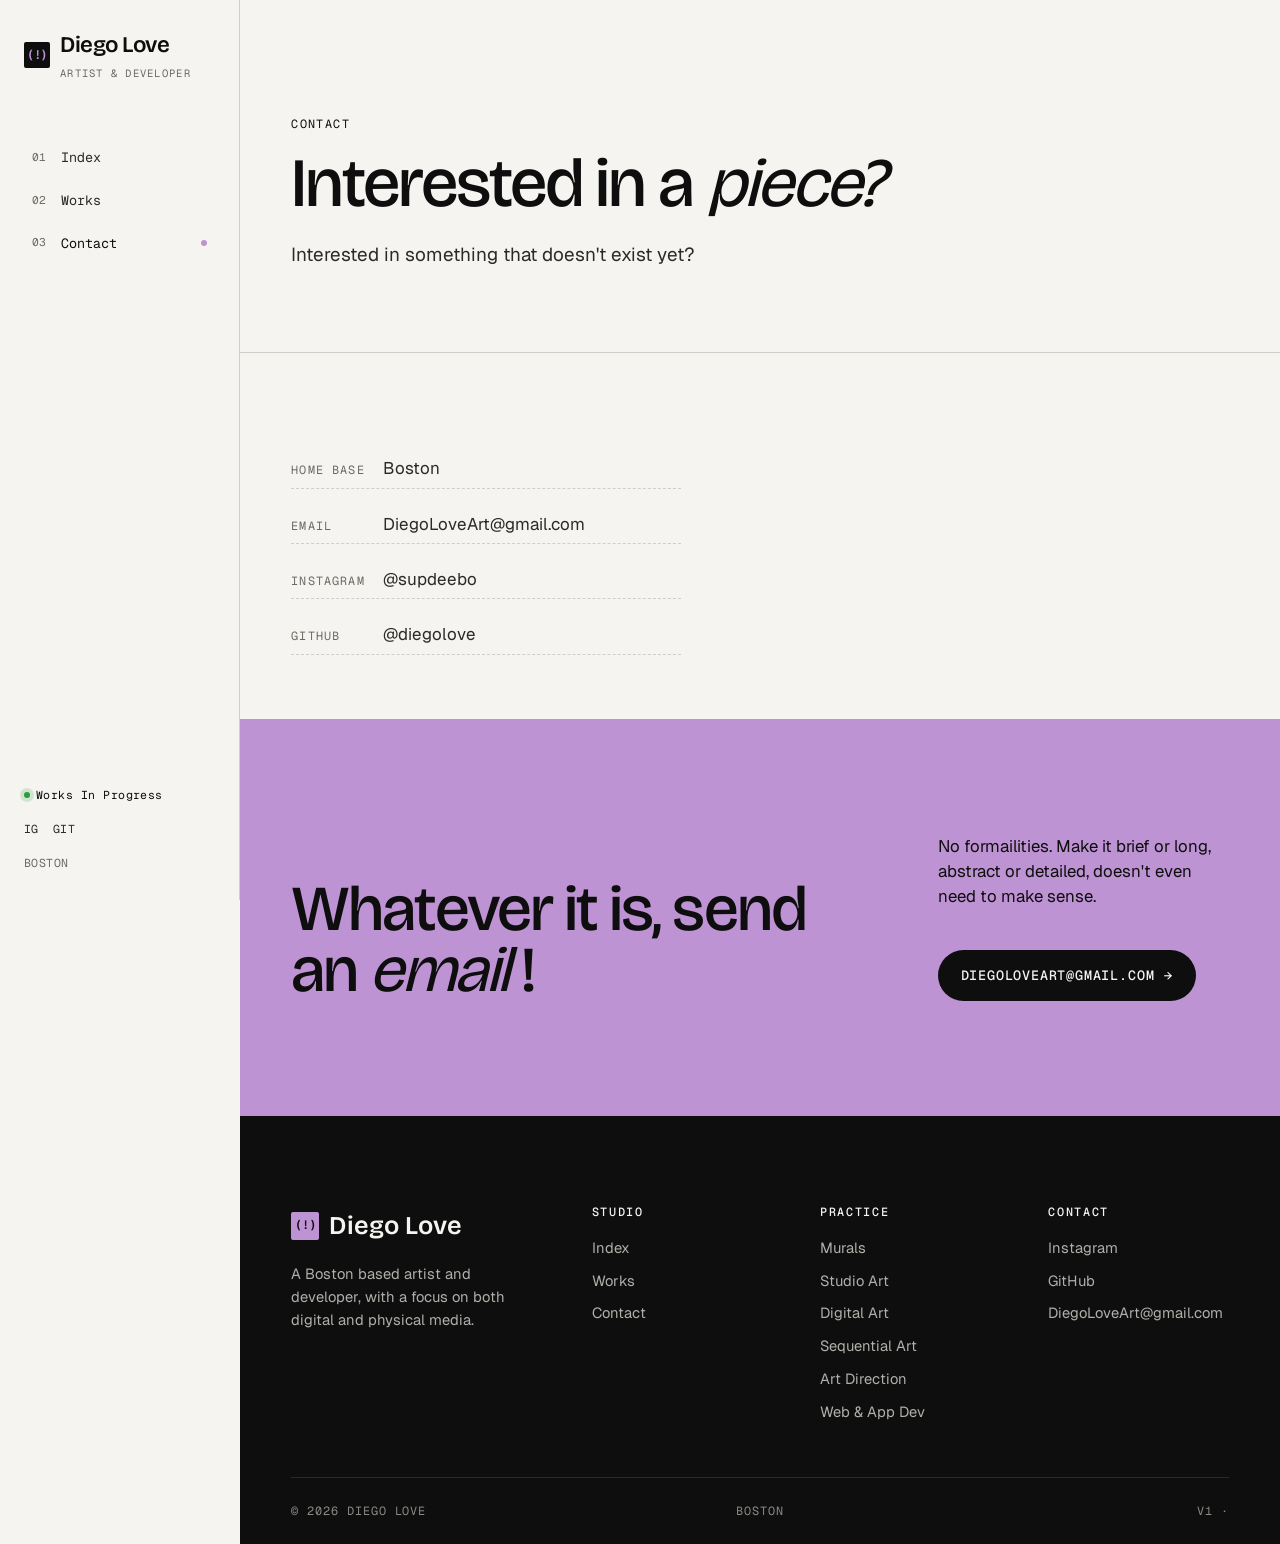
==== contact/index.html @ c1dfc348 "Testing changing all pages to use folders." ====
<!doctype html>
<html lang="en">
<head>
  <meta charset="utf-8" />
  <meta name="viewport" content="width=device-width,initial-scale=1" />
  <meta name="theme-color" content="#0e0e0e" />
  <title>Diego Love</title>
  <meta name="description" content="Diego Love is a Boston based artist and developer, with a focus on on both digital and physical media." />
  <link rel="preconnect" href="https://fonts.googleapis.com" />
  <link rel="preconnect" href="https://fonts.gstatic.com" crossorigin />
  <link rel="stylesheet" href="https://fonts.googleapis.com/css2?family=Bricolage+Grotesque:opsz,wght@12..96,300;12..96,400;12..96,500;12..96,600&family=Geist:wght@400;500;600&family=Geist+Mono:wght@400;500&display=swap" />
  <link rel="stylesheet" href="../assets/css/styles.css" />
</head>
<body>
  <div class="topbar">
    <a class="brand" href="../"><span class="rail-brand-mark">(!)</span>Diego Love</a>
    <button class="menu-toggle" aria-label="Open menu" aria-expanded="false">Menu</button>
  </div>
  <nav class="mobile-nav" aria-label="Mobile">
    <button class="mobile-close" aria-label="Close menu">Close ✕</button>
    <a href="../">Index</a>
    <a href="../works">Works</a>
    <a href="./">Contact</a>
  </nav>

  <div class="shell">
    <aside class="rail" aria-label="Primary">
      <a class="rail-brand" href="../">
        <span class="rail-brand-mark">(!)</span>
        <span>Diego Love<span class="rail-brand-sub">Artist & Developer</span></span>
      </a>
      <nav class="rail-nav" aria-label="Sections">
        <a href="../">Index</a>
        <a href="../works">Works</a>
        <!-- <a href="services.html">Services</a>
        <a href="about.html">Studio</a> -->
        <a href="./" class="active">Contact</a>
      </nav>
      <div class="rail-foot">
        <!-- <div class="meta-row"><span>Spring '26</span><span>Issue 14</span></div> -->
        <div class="meta-row"><span class="rail-status">Works In Progress</span></div>
        <div class="rail-socials">
          <a href="https://www.instagram.com/supdeebo" aria-label="Instagram" target="_blank">IG</a>
          <a href="https://github.com/diegolove" aria-label="GitHub" target="_blank">GIT</a>
          <!--<a href="#" aria-label="LinkedIn">LI</a>-->
        </div>
        <div class="meta-row"><span>BOSTON</span></div>
      </div>
    </aside>

    <div class="content">
      <main>
        <section class="page-hero">
          <p class="crumb"><!--Index → --><span style="color:var(--ink)">Contact</span></p>
          <h1>Interested in a<em class="italic-display"> piece?</em></h1>
          <p class="lede">Interested in something that doesn't exist yet?</p>
        </section>

        <section class="contact-grid" aria-label="Contact details">
          <aside class="contact-info">
            <!--
            <h3>Home Base: BOSTON</h3>
            <div class="office">
              <p class="city">Boston</p>
              <address>
                164 Wythe Avenue, Floor 3<br/>
                Brooklyn, NY 11211<br/>
                United States
              </address>
            </div>
            <div class="office">
              <p class="city">Mexico City</p>
              <address>
                Calle Colima 264, Roma Norte<br/>
                Cuauhtémoc, 06700<br/>
                Ciudad de México
              </address>
            </div>-->

            <div class="channels">
              <a>
                <span class="lab">Home Base</span>
                <span>Boston</span>
              </a>
              <a href="mailto:diegoloveart@gmail.com">
                <span class="lab">Email</span>
                <span>DiegoLoveArt@gmail.com</span>
              </a>
              <a href="https://www.instagram.com/supdeebo" target="_blank">
                <span class="lab">Instagram</span>
                <span>@supdeebo</span>
              </a>
              <a href="https://github.com/diegolove" target="_blank">
                <span class="lab">GitHub</span>
                <span>@diegolove</span>
              </a>
            </div>
          </aside>
          
          <!--<form class="contact-form" aria-label="Project enquiry form" novalidate>
            <h3 style="font-size:1.4rem; margin-bottom:6px;">Project enquiry</h3>
            <p style="font-family:var(--mono); font-size:0.74rem; letter-spacing:0.1em; text-transform:uppercase; color:var(--ink-dim); margin: 0 0 14px;">All fields except message are required</p>
            <div class="row">
              <label>Your name
                <input type="text" name="name" autocomplete="name" required />
              </label>
              <label>Email address
                <input type="email" name="email" autocomplete="email" required />
              </label>
            </div>
            <div class="row">
              <label>Company / organisation
                <input type="text" name="company" autocomplete="organization" required />
              </label>
              <label>Your role
                <input type="text" name="role" required />
              </label>
            </div>
            <div class="row">
              <label>Project type
                <select name="project_type" required>
                  <option value="">Select…</option>
                  <option>Brand identity</option>
                  <option>Web design &amp; build</option>
                  <option>Product / app design</option>
                  <option>Art direction / campaign</option>
                  <option>Motion &amp; film</option>
                  <option>Editorial / print</option>
                  <option>Strategy retainer</option>
                  <option>Not sure yet</option>
                </select>
              </label>
              <label>Estimated budget
                <select name="budget" required>
                  <option value="">Select…</option>
                  <option>Under $50,000</option>
                  <option>$50,000 — $100,000</option>
                  <option>$100,000 — $250,000</option>
                  <option>$250,000 — $500,000</option>
                  <option>$500,000+</option>
                  <option>Not yet decided</option>
                </select>
              </label>
            </div>
            <div class="row">
              <label>Ideal start
                <select name="start" required>
                  <option value="">Select…</option>
                  <option>This quarter</option>
                  <option>Next quarter</option>
                  <option>Later this year</option>
                  <option>Flexible</option>
                </select>
              </label>
              <label>How did you find us?
                <input type="text" name="referral" />
              </label>
            </div>
            <label>A bit about the project
              <textarea name="message" placeholder="What you're working on, what success looks like, what made you reach out — long is fine."></textarea>
            </label>
            <div class="submit-row">
              <p class="small">We'll only ever use this to reply to you.</p>
              <button type="submit" class="btn btn-ink">Send enquiry <span class="arrow">→</span></button>
            </div>
          </form>-->
        </section>

        <!--<section class="cta-band">
          <div class="inner">
            <h2>Send an <em>email!</em></h2>
            <div class="right">
              <p>No formailities. Make it brief or long, abstract or detailed, doesn't even need to make sense.</p>
              <a class="btn btn-ink" href="mailto:diegoloveart@gmail.com" style="margin-top: 24px;">DiegoLoveArt@gmail.com <span class="arrow">→</span></a>
            </div>
          </div>
        </section>-->
        <section class="cta-band" aria-labelledby="cta-head">
          <div class="inner">
            <h2 id="cta-head">Whatever it is, send an <em>email </em>!</h2>
            <div class="right">
              <p>No formailities. Make it brief or long, abstract or detailed, doesn't even need to make sense.</p>
              <a class="btn btn-ink" href="mailto:diegoloveart@gmail.com" style="margin-top: 24px;">DiegoLoveArt@gmail.com <span class="arrow">→</span></a>
              <!-- <div class="meta">
                <span>DiegoLoveArt@gmail.com</span>
                <span>+1 (212) 555-0144</span>
              </div> -->
            </div>
          </div>
        </section>
      </main>

      <footer class="site-footer" aria-labelledby="footer-head">
        <h2 id="footer-head" class="visually-hidden" style="position:absolute;left:-9999px">Site footer</h2>
        <div class="top">
          <div class="brand-block">
            <span class="mark"><span class="badge">(!)</span> Diego Love</span>
            <p style="color:#b0afaa;margin:0;line-height:1.55;">A Boston based artist and developer, with a focus on both digital and physical media.</p>
          </div>
          <div class="col">
            <h4>Studio</h4>
            <a href="../">Index</a>
            <a href="../works">Works</a>
            <a href="./">Contact</a>
          </div>
          <div class="col">
            <h4>Practice</h4>
            <a href="../#Murals">Murals</a>
            <a href="../#StudioArt">Studio Art</a>
            <a href="../#DigitalArt">Digital Art</a>
            <a href="../#SequentialArt">Sequential Art</a>
            <a href="../#ArtDirection">Art Direction</a>
            <a href="../#WebAppDev">Web &amp; App Dev</a>
          </div>
          <div class="col">
            <h4>Contact</h4>
            <a href="https://www.instagram.com/supdeebo" target="_blank">Instagram</a>
            <a href="https://github.com/diegolove" target="_blank">GitHub</a>
            <a href="mailto:diegoloveart@gmail.com">DiegoLoveArt@gmail.com</a>
          </div>
        </div>
        <div class="bottom">
          <span>© <span data-year>2026</span> Diego Love</span>
          <span class="center">BOSTON</span>
          <span class="right">V1 · </span>
        </div>
      </footer>
    </div>
  </div>

  <script src="../assets/js/main.js"></script>
</body>
</html>
---- assets/css/styles.css ----
/* =========================================================
   Axioma — creative agency template
   Editorial swiss agency, monochrome + electric periwinkle accent.
   Composition J: left-pinned logo/nav + right scroll panels.
   Bricolage Grotesque (display) + Geist (body), tokenized vanilla CSS.
   ========================================================= */

:root {
  /* palette — monochrome paper with one electric accent */
  --paper: #f5f4f0;
  --paper-soft: #ecebe6;
  --paper-deep: #e0dfd8;
  --ink: #0e0e0e;
  --ink-soft: #2a2a28;
  --ink-dim: #6b6b66;
  --ink-line: #cfcec7;
  --line-soft: #e3e2dc;
  --periwinkle: #BE93D4;
  --mauve: #7A4988;
  --surface-dark: #0e0e0e;
  --surface-dark-2: #1a1a17;
  --paper-on-dark: #f5f4f0;
  --warn: #c64926;

  /* radii — small, agency feel */
  --radius-sm: 2px;
  --radius: 6px;
  --radius-pill: 999px;

  /* easings */
  --ease: cubic-bezier(0.2, 0.8, 0.2, 1);
  --ease-out: cubic-bezier(0.16, 1, 0.3, 1);

  /* layout */
  --rail: 240px;
  --rail-narrow: 64px;
  --pad-x: clamp(20px, 4vw, 56px);
  --pad-section: clamp(80px, 9vw, 160px);
  --container-narrow: 980px;

  /* fonts */
  --display: 'Bricolage Grotesque', 'Inter', system-ui, sans-serif;
  --sans: 'Geist', -apple-system, BlinkMacSystemFont, 'Inter', sans-serif;
  --mono: 'Geist Mono', ui-monospace, SFMono-Regular, monospace;

  /* type scale — big editorial */
  --size-hero: clamp(3rem, 1rem + 7vw, 8rem);
  --size-display: clamp(2.4rem, 1.4rem + 4.6vw, 5.6rem);
  --size-h1: clamp(2rem, 1.3rem + 2.8vw, 3.6rem);
  --size-h2: clamp(1.6rem, 1.2rem + 1.8vw, 2.6rem);
  --size-h3: clamp(1.2rem, 1rem + 0.5vw, 1.4rem);
  --size-body: clamp(1rem, 0.95rem + 0.2vw, 1.06rem);
  --size-small: 0.85rem;
  --size-eyebrow: 0.78rem;
}

*,*::before,*::after { box-sizing: border-box; }
html { scroll-behavior: smooth; }
@media (prefers-reduced-motion: reduce) {
  html { scroll-behavior: auto; }
  *, *::before, *::after { animation-duration: 0.01ms !important; transition-duration: 0.01ms !important; }
}

body {
  margin: 0;
  font-family: var(--sans);
  font-size: var(--size-body);
  line-height: 1.55;
  color: var(--ink-soft);
  background: var(--paper);
  -webkit-font-smoothing: antialiased;
  text-rendering: optimizeLegibility;
  overflow-x: hidden;
}

img { display: block; max-width: 100%; height: auto; }
a { color: inherit; text-decoration: none; transition: color 0.2s var(--ease), opacity 0.2s var(--ease); }

h1, h2, h3, h4 {
  font-family: var(--display);
  font-weight: 500;
  color: var(--ink);
  letter-spacing: -0.025em;
  line-height: 1.02;
  margin: 0;
  font-feature-settings: "ss01" on;
}
h1 { font-size: var(--size-h1); }
h2 { font-size: var(--size-h2); }
h3 { font-size: var(--size-h3); line-height: 1.2; letter-spacing: -0.01em; }
p { margin: 0 0 1em; }
::selection { background: var(--periwinkle); color: var(--ink); }

.eyebrow {
  font-family: var(--mono), var(--sans);
  font-size: var(--size-eyebrow);
  letter-spacing: 0.14em;
  text-transform: uppercase;
  color: var(--ink-dim);
  font-weight: 500;
}
.eyebrow .dot { display: inline-block; width: 6px; height: 6px; border-radius: 50%; background: var(--periwinkle); margin-right: 8px; vertical-align: 2px; }

.italic { font-style: italic; font-family: 'Geist', serif; }
em.italic-display { font-family: var(--display); font-style: italic; font-weight: 400; }

/* ─── shell — left rail + right content (composition J) ─── */
.shell {
  display: grid;
  grid-template-columns: var(--rail) 1fr;
  min-height: 100vh;
  position: relative;
}

.rail {
  position: sticky; top: 0;
  height: 100vh;
  display: flex; flex-direction: column;
  padding: 28px 24px;
  border-right: 1px solid var(--ink-line);
  background: var(--paper);
  z-index: 40;
}

.rail-brand {
  display: flex; align-items: center; gap: 10px;
  font-family: var(--display);
  font-weight: 600;
  font-size: 1.4rem;
  letter-spacing: -0.02em;
  color: var(--ink);
}
.rail-brand-mark {
  width: 26px; height: 26px;
  background: var(--ink);
  color: var(--periwinkle);
  display: grid; place-items: center;
  font-family: var(--mono);
  font-size: 0.78rem;
  font-weight: 600;
  border-radius: var(--radius-sm);
}
.rail-brand-sub {
  display: block;
  font-family: var(--mono);
  font-size: 0.66rem;
  letter-spacing: 0.12em;
  text-transform: uppercase;
  color: var(--ink-dim);
  margin-top: 2px;
  font-weight: 400;
}

.rail-nav {
  margin-top: 56px;
  display: flex; flex-direction: column; gap: 2px;
  font-family: var(--mono);
  font-size: 0.84rem;
}
.rail-nav a {
  display: flex; align-items: center; gap: 14px;
  padding: 10px 8px;
  border-radius: var(--radius-sm);
  color: var(--ink-soft);
  position: relative;
}
.rail-nav a::before {
  content: counter(rail-item, decimal-leading-zero);
  font-size: 0.7rem;
  color: var(--ink-dim);
  letter-spacing: 0.04em;
}
.rail-nav { counter-reset: rail-item; }
.rail-nav a { counter-increment: rail-item; }
.rail-nav a:hover { color: var(--ink); background: var(--paper-soft); }
.rail-nav a.active { color: var(--ink); }
.rail-nav a.active::after {
  content: ""; position: absolute; right: 8px; top: 50%; transform: translateY(-50%);
  width: 6px; height: 6px; background: var(--periwinkle); border-radius: 50%;
}

.rail-foot {
  margin-top: auto;
  font-family: var(--mono);
  font-size: 0.72rem;
  color: var(--ink-dim);
  letter-spacing: 0.04em;
  display: flex; flex-direction: column; gap: 16px;
}
.rail-foot .meta-row { display: flex; justify-content: space-between; }
.rail-status { display: inline-flex; align-items: center; gap: 6px; color: var(--ink); }
.rail-status::before { content: ""; width: 6px; height: 6px; background: #2a9d3e; border-radius: 50%; box-shadow: 0 0 0 4px rgba(42,157,62,0.18); }
.rail-socials { display: flex; gap: 14px; }
.rail-socials a { color: var(--ink-soft); }
.rail-socials a:hover { color: var(--ink); }

.content { min-width: 0; }

/* ─── topbar (mobile) ─── */
.topbar {
  display: none;
  position: sticky; top: 0; z-index: 50;
  background: var(--paper);
  border-bottom: 1px solid var(--ink-line);
  padding: 14px var(--pad-x);
  align-items: center; justify-content: space-between;
}
.topbar .brand { font-family: var(--display); font-weight: 600; color: var(--ink); display: flex; align-items: center; gap: 8px; }
.menu-toggle {
  display: inline-flex; flex-direction: column; gap: 4px;
  background: var(--ink); color: var(--periwinkle);
  padding: 10px 14px; border: 0; border-radius: var(--radius-sm);
  font-family: var(--mono); font-size: 0.8rem; cursor: pointer;
}
.mobile-nav {
  display: none;
  position: fixed; top: 0; left: 0; right: 0; bottom: 0;
  background: var(--ink); color: var(--paper-on-dark);
  padding: 80px var(--pad-x) 32px;
  z-index: 60;
  flex-direction: column; gap: 4px;
  font-family: var(--display); font-size: 2rem;
}
.mobile-nav.open { display: flex; }
.mobile-nav a { padding: 14px 0; border-bottom: 1px solid #2a2a28; }
.mobile-nav a:hover { color: var(--periwinkle); }
.mobile-close {
  position: absolute; top: 18px; right: 18px;
  background: transparent; color: var(--paper-on-dark); border: 0;
  font-family: var(--mono); font-size: 0.85rem; cursor: pointer;
}

/* ─── buttons ─── */
.btn {
  display: inline-flex; align-items: center; gap: 10px;
  padding: 14px 22px;
  font-family: var(--mono);
  font-size: 0.84rem;
  font-weight: 500;
  letter-spacing: 0.06em;
  text-transform: uppercase;
  border-radius: var(--radius-pill);
  border: 1px solid transparent;
  cursor: pointer;
  transition: transform 0.2s var(--ease), background 0.2s var(--ease), color 0.2s var(--ease);
  white-space: nowrap;
}
.btn .arrow { transition: transform 0.25s var(--ease); }
.btn:hover .arrow { transform: translateX(4px); }
.btn-ink { background: var(--ink); color: var(--paper); }
.btn-ink:hover { background: var(--periwinkle); color: var(--ink); }
.btn-periwinkle { background: var(--periwinkle); color: var(--ink); }
.btn-periwinkle:hover { background: var(--ink); color: var(--periwinkle); }
.btn-ghost { background: transparent; color: var(--ink); border-color: var(--ink); }
.btn-ghost:hover { background: var(--ink); color: var(--paper); }
.btn-ghost-light { background: transparent; color: var(--paper-on-dark); border-color: var(--paper-on-dark); }
.btn-ghost-light:hover { background: var(--periwinkle); color: var(--ink); border-color: var(--periwinkle); }

/* ─── sections ─── */
section { padding: var(--pad-section) var(--pad-x); position: relative; }
.section-narrow { max-width: var(--container-narrow); margin: 0 auto; }

.section-head { margin-bottom: 64px; max-width: 880px; }
.section-head .eyebrow { display: inline-block; margin-bottom: 24px; }
.section-head h2 { margin-bottom: 18px; }
.section-head .lede { color: var(--ink-soft); font-size: 1.15rem; max-width: 60ch; line-height: 1.5; }

.divider {
  border-top: 1px solid var(--ink-line);
  display: grid; grid-template-columns: auto 1fr;
  font-family: var(--mono); font-size: 0.72rem;
  letter-spacing: 0.12em; text-transform: uppercase;
  color: var(--ink-dim);
  padding: 14px 0;
  align-items: center; gap: 16px;
}

/* ─── HERO ─── */
.hero {
  min-height: calc(100vh - 0px);
  padding: clamp(60px, 10vw, 140px) var(--pad-x) clamp(40px, 6vw, 80px);
  display: grid;
  grid-template-rows: auto 1fr auto;
  position: relative;
}
.hero-meta {
  display: grid; grid-template-columns: 1fr auto auto auto;
  gap: 32px;
  font-family: var(--mono); font-size: 0.74rem;
  letter-spacing: 0.1em; text-transform: uppercase;
  color: var(--ink-dim);
  border-bottom: 1px solid var(--ink-line);
  padding-bottom: 18px;
  margin-bottom: clamp(50px, 7vw, 100px);
}
.hero-meta .periwinkle-tag { background: var(--periwinkle); color: var(--ink); padding: 4px 10px; border-radius: var(--radius-pill); letter-spacing: 0.08em; }

.hero-headline {
  font-size: var(--size-hero);
  line-height: 0.94;
  font-weight: 500;
  letter-spacing: -0.035em;
  color: var(--ink);
  margin: 0;
  max-width: 14ch;
}
.hero-headline .strike {
  position: relative; display: inline-block;
}
.hero-headline .strike::after {
  content: ""; position: absolute; left: 0; right: 0; top: 50%;
  border-top: 6px solid var(--periwinkle);
  transform: rotate(-2deg);
}
.hero-headline .periwinkle-block {
  background: var(--periwinkle);
  padding: 0 0.16em;
  display: inline-block;
}
.hero-bottom {
  margin-top: clamp(40px, 6vw, 80px);
  display: grid; grid-template-columns: 1fr 1fr; gap: 64px;
  align-items: end;
}
.hero-pitch { max-width: 36ch; font-size: 1.18rem; color: var(--ink-soft); line-height: 1.5; }
.hero-actions { display: flex; gap: 14px; flex-wrap: wrap; justify-content: flex-end; }

/* large arrow indicator */
.hero-marquee {
  margin-top: 80px;
  border-top: 1px solid var(--ink-line);
  padding: 18px 0 0;
  font-family: var(--display);
  font-size: clamp(1.4rem, 2.4vw, 2rem);
  letter-spacing: -0.02em;
  color: var(--ink);
  display: flex; gap: 36px;
  white-space: nowrap;
  overflow: hidden;
}
.hero-marquee .marquee-track {
  display: flex; gap: 36px;
  animation: marq 32s linear infinite;
}
.hero-marquee .marquee-track span { display: inline-flex; align-items: center; gap: 36px; }
.hero-marquee .marquee-track span::after {
  content: "✦"; color: var(--periwinkle); font-size: 0.7em; vertical-align: 0.2em;
}
@keyframes marq { from { transform: translateX(0); } to { transform: translateX(-50%); } }

/* ─── featured work strip (3-up cards, asymmetric) ─── */
.work-strip { display: grid; grid-template-columns: 1.3fr 1fr 1fr; gap: 28px; }
.work-card {
  border: 1px solid var(--ink-line);
  background: var(--paper);
  border-radius: var(--radius);
  overflow: hidden;
  display: flex; flex-direction: column;
  transition: transform 0.3s var(--ease), border-color 0.3s var(--ease);
}
.work-card:hover { transform: translateY(-4px); border-color: var(--ink); }
.work-card .img-wrap {
  aspect-ratio: 4/3; background: var(--paper-soft); overflow: hidden; position: relative;
}
.work-card.lg .img-wrap { aspect-ratio: 5/6.2; }
.work-card.lg .img-wrap img.large-focus { object-position: 50% 70%; }
.work-card .img-wrap img { width: 100%; height: 100%; object-fit: cover; transition: transform 0.6s var(--ease); }
.work-card .img-wrap img.tall-focus { object-position: 50% 18%; }
.work-card:hover .img-wrap img { transform: scale(1.04); }
.work-card .body { padding: 22px; display: flex; flex-direction: column; gap: 10px; flex: 1; }
.work-card .body .meta {
  display: flex; gap: 10px; font-family: var(--mono); font-size: 0.74rem;
  text-transform: uppercase; letter-spacing: 0.1em; color: var(--ink-dim);
}
.work-card .body h3 { font-size: 1.45rem; line-height: 1.1; }
.work-card .body .arrow-link {
  margin-top: auto;
  font-family: var(--mono); font-size: 0.78rem; letter-spacing: 0.1em; text-transform: uppercase;
  color: var(--ink); display: inline-flex; align-items: center; gap: 8px;
}
.work-card .body .arrow-link:hover { color: var(--mauve); font-weight: 600; }

/* ─── services list (numbered, NOT card grid) ─── */
.services-list { border-top: 1px solid var(--ink); }
.services-list .row {
  display: grid; grid-template-columns: 80px 1fr 1.4fr auto;
  gap: 32px;
  padding: 36px 0;
  align-items: start;
  border-bottom: 1px solid var(--ink-line);
  position: relative;
  transition: padding 0.3s var(--ease), background 0.3s var(--ease);
}
.services-list .row:hover { background: var(--paper-soft); padding-left: 16px; padding-right: 16px; }
.services-list .row .num {
  font-family: var(--mono); color: var(--ink-dim);
  font-size: 0.84rem; letter-spacing: 0.06em;
}
.services-list .row h3 {
  font-family: var(--display); font-weight: 500;
  font-size: clamp(1.4rem, 2vw, 2rem);
  line-height: 1.05;
  letter-spacing: -0.02em;
}
.services-list .row p { color: var(--ink-soft); margin: 0; max-width: 50ch; }
.services-list .row .arrow {
  font-size: 1.4rem; color: var(--ink); transition: transform 0.3s var(--ease), color 0.3s var(--ease);
}
.services-list .row:hover .arrow { transform: rotate(-45deg); color: var(--periwinkle); }

/* ─── client logos marquee ─── */
.clients-marquee {
  background: var(--paper-soft);
  border-top: 1px solid var(--ink-line);
  border-bottom: 1px solid var(--ink-line);
  padding: 30px 0;
  overflow: hidden;
  white-space: nowrap;
}
.clients-marquee .track {
  display: inline-flex; gap: 80px;
  animation: marq 38s linear infinite;
  font-family: var(--display); font-weight: 500;
  font-size: clamp(1.5rem, 2.2vw, 2.4rem);
  color: var(--ink-dim);
}
.clients-marquee .track:hover { animation-play-state: paused; }
.clients-marquee .track span { display: inline-flex; align-items: center; gap: 80px; }
.clients-marquee .track span::after { content: "·"; color: var(--ink-line); }

/* ─── manifesto / philosophy ─── */
.manifesto {
  background: var(--ink);
  color: var(--paper-on-dark);
  padding: clamp(80px, 9vw, 140px) var(--pad-x);
}
.manifesto .grid {
  display: grid; grid-template-columns: 1fr 2fr; gap: 80px;
  align-items: start;
}
.manifesto .label { font-family: var(--mono); font-size: 0.78rem; letter-spacing: 0.14em; text-transform: uppercase; color: var(--periwinkle); }
.manifesto h2 {
  font-size: clamp(2rem, 3.4vw, 3.4rem);
  line-height: 1.06;
  font-weight: 400;
  color: var(--paper-on-dark);
  letter-spacing: -0.02em;
  max-width: 22ch;
}
.manifesto h2 .periwinkle-text { color: var(--periwinkle); font-style: italic; font-family: var(--display); }
.manifesto p { color: #c8c7c2; font-size: 1.1rem; max-width: 56ch; }
.manifesto .signature {
  margin-top: 48px; padding-top: 24px; border-top: 1px solid #2a2a27;
  display: grid; grid-template-columns: auto 1fr auto; gap: 24px; align-items: center;
  font-family: var(--mono); font-size: 0.8rem; letter-spacing: 0.08em; text-transform: uppercase;
  color: #8b8a85;
}

/* ─── closing CTA ─── */
.cta-band {
  padding: clamp(80px, 9vw, 140px) var(--pad-x);
  background: var(--periwinkle);
  color: var(--ink);
  position: relative;
  overflow: hidden;
}
.cta-band .inner { max-width: 1200px; margin: 0 auto; display: grid; grid-template-columns: 2fr 1fr; gap: 64px; align-items: end; }
.cta-band h2 {
  font-size: clamp(2.6rem, 5vw, 5.2rem);
  line-height: 0.96;
  font-weight: 500;
  letter-spacing: -0.03em;
  color: var(--ink);
  max-width: 14ch;
  margin: 0;
}
.cta-band h2 em { font-family: var(--display); font-style: italic; font-weight: 400; }
.cta-band .right p { color: var(--ink); max-width: 32ch; font-size: 1.05rem; line-height: 1.5; }
.cta-band .right .meta {
  margin-top: 22px;
  font-family: var(--mono); font-size: 0.78rem;
  letter-spacing: 0.1em; text-transform: uppercase;
  display: grid; gap: 8px;
}

/* ─── footer ─── */
.site-footer {
  background: var(--ink);
  color: #c8c7c2;
  padding: clamp(60px, 7vw, 100px) var(--pad-x) 24px;
  font-size: 0.92rem;
}
.site-footer .top {
  display: grid; grid-template-columns: 1.4fr 1fr 1fr 1fr; gap: 48px;
  border-bottom: 1px solid #2a2a27; padding-bottom: 48px;
}
.site-footer .brand-block { display: flex; flex-direction: column; gap: 18px; max-width: 36ch; }
.site-footer .brand-block .mark {
  font-family: var(--display); font-weight: 600; font-size: 1.6rem;
  color: var(--paper-on-dark); display: flex; align-items: center; gap: 10px;
}
.site-footer .brand-block .mark .badge {
  width: 28px; height: 28px; background: var(--periwinkle); color: var(--ink);
  display: grid; place-items: center; font-family: var(--mono); font-size: 0.76rem; font-weight: 600;
  border-radius: var(--radius-sm);
}
.site-footer .col h4 {
  font-family: var(--mono); font-size: 0.74rem; letter-spacing: 0.14em; text-transform: uppercase;
  color: var(--paper-on-dark); margin-bottom: 14px; font-weight: 500;
}
.site-footer .col a { display: block; padding: 5px 0; color: #b0afaa; }
.site-footer .col a:hover { color: var(--periwinkle); }
.site-footer .bottom {
  margin-top: 24px;
  display: grid; grid-template-columns: 1fr 1fr 1fr; gap: 24px; align-items: center;
  font-family: var(--mono); font-size: 0.74rem; letter-spacing: 0.08em; text-transform: uppercase;
  color: #8b8a85;
}
.site-footer .bottom .center { text-align: center; }
.site-footer .bottom .right { text-align: right; }

/* ─── work index page ─── */
.page-hero {
  padding: clamp(64px, 9vw, 130px) var(--pad-x) clamp(40px, 5vw, 80px);
  border-bottom: 1px solid var(--ink-line);
}
.page-hero .crumb { font-family: var(--mono); font-size: 0.74rem; letter-spacing: 0.12em; text-transform: uppercase; color: var(--ink-dim); margin-bottom: 16px; }
.page-hero h1 {
  font-size: clamp(2.6rem, 5.4vw, 6rem); line-height: 0.98; letter-spacing: -0.03em; max-width: 18ch;
  margin: 0 0 24px;
}
.page-hero .lede { max-width: 60ch; font-size: 1.18rem; color: var(--ink-soft); line-height: 1.5; }

.work-filters {
  display: flex; gap: 8px; flex-wrap: wrap;
  padding: 24px var(--pad-x);
  border-bottom: 1px solid var(--ink-line);
  font-family: var(--mono); font-size: 0.78rem; letter-spacing: 0.06em; text-transform: uppercase;
}
.work-filters button {
  padding: 8px 14px; border-radius: var(--radius-pill);
  border: 1px solid var(--ink-line); background: transparent; color: var(--ink-soft);
  cursor: pointer; font-family: inherit; font-size: inherit;
}
.work-filters button:hover { border-color: var(--ink); color: var(--ink); }
.work-filters button[aria-pressed="true"] { background: var(--ink); color: var(--paper); border-color: var(--ink); }

.work-grid {
  padding: 64px var(--pad-x);
  display: grid; grid-template-columns: repeat(2, 1fr); gap: 56px 32px;
}
.work-grid article {
  display: flex; flex-direction: column; gap: 16px;
}
.work-grid .img-wrap {
  aspect-ratio: 4/3; background: var(--paper-soft); overflow: hidden; border-radius: var(--radius);
}
.work-grid .img-wrap img { width: 100%; height: 100%; object-fit: cover; transition: transform 0.6s var(--ease); }
.work-grid article:hover .img-wrap img { transform: scale(1.03); }
.work-grid .meta { font-family: var(--mono); font-size: 0.74rem; letter-spacing: 0.1em; text-transform: uppercase; color: var(--ink-dim); display: flex; gap: 14px; }
.work-grid h3 { font-size: 1.7rem; line-height: 1.05; }
.work-grid p { color: var(--ink-soft); margin: 0; font-size: 0.96rem; max-width: 48ch; }

/* ─── services page ─── */
.services-detail { padding: 64px var(--pad-x) 0; }
.service-block {
  display: grid; grid-template-columns: 80px 1fr 1.4fr; gap: 32px;
  padding: 56px 0;
  border-bottom: 1px solid var(--ink-line);
  align-items: start;
}
.service-block .num { font-family: var(--mono); color: var(--ink-dim); font-size: 0.84rem; }
.service-block h3 { font-size: clamp(1.6rem, 2.4vw, 2.4rem); margin-bottom: 14px; }
.service-block .meta-tags { display: flex; flex-wrap: wrap; gap: 6px; margin-top: 18px; }
.service-block .meta-tags span {
  font-family: var(--mono); font-size: 0.72rem; letter-spacing: 0.08em; text-transform: uppercase;
  background: var(--paper-soft); color: var(--ink-soft); padding: 5px 10px; border-radius: var(--radius-pill);
}
.service-block .deliverables {
  list-style: none; padding: 0; margin: 0;
  display: grid; grid-template-columns: 1fr 1fr; gap: 8px 24px;
}
.service-block .deliverables li {
  display: flex; align-items: baseline; gap: 12px;
  font-size: 0.96rem; color: var(--ink-soft);
}
.service-block .deliverables li::before {
  content: "+"; color: var(--mauve); font-weight: 600; font-family: var(--mono); font-size: 0.85rem;
}
.service-block h4 {
  font-family: var(--mono); font-size: 0.74rem; letter-spacing: 0.14em; text-transform: uppercase;
  color: var(--ink-dim); margin: 28px 0 12px; font-weight: 500;
}

/* ─── about page ─── */
.about-story { padding: 64px var(--pad-x); }
.about-story .grid { display: grid; grid-template-columns: 1fr 1.4fr; gap: 80px; align-items: start; }
.about-story .img-wrap {
  aspect-ratio: 4/5; background: var(--paper-soft);
  border-radius: var(--radius); overflow: hidden; position: sticky; top: 32px;
}
.about-story p { font-size: 1.1rem; line-height: 1.55; color: var(--ink-soft); }
.about-story p strong { color: var(--ink); font-weight: 600; }

.team-grid {
  display: grid; grid-template-columns: repeat(4, 1fr); gap: 32px;
  padding: 64px var(--pad-x);
}
.team-card { display: flex; flex-direction: column; gap: 14px; }
.team-card .img-wrap { aspect-ratio: 4/5; background: var(--paper-soft); border-radius: var(--radius); overflow: hidden; }
.team-card h3 { font-size: 1.3rem; line-height: 1.1; }
.team-card .role { font-family: var(--mono); font-size: 0.74rem; letter-spacing: 0.1em; text-transform: uppercase; color: var(--ink-dim); }
.team-card p { font-size: 0.94rem; color: var(--ink-soft); margin-top: 8px; }

.values-list { padding: 64px var(--pad-x); border-top: 1px solid var(--ink-line); }
.values-list .grid { display: grid; grid-template-columns: repeat(3, 1fr); gap: 32px; }
.values-list .v {
  border-top: 1px solid var(--ink-line); padding-top: 24px;
  display: flex; flex-direction: column; gap: 10px;
}
.values-list .v .n { font-family: var(--mono); font-size: 0.74rem; letter-spacing: 0.1em; text-transform: uppercase; color: var(--ink-dim); }
.values-list .v h3 { font-size: 1.3rem; }
.values-list .v p { color: var(--ink-soft); font-size: 0.96rem; margin: 0; }

.awards { padding: 64px var(--pad-x); border-top: 1px solid var(--ink-line); }
.awards-list {
  display: grid; gap: 0; margin: 32px 0 0;
  font-family: var(--mono); font-size: 0.84rem;
}
.awards-list .row {
  display: grid; grid-template-columns: 80px 1fr 1.6fr auto;
  gap: 24px; padding: 18px 0; border-top: 1px solid var(--ink-line);
  align-items: center;
}
.awards-list .row .yr { color: var(--ink-dim); }
.awards-list .row .name { color: var(--ink); font-weight: 500; }
.awards-list .row .desc { color: var(--ink-soft); font-family: var(--sans); font-size: 0.94rem; }
.awards-list .row .place { color: var(--ink-dim); letter-spacing: 0.06em; text-transform: uppercase; font-size: 0.74rem; }

/* ─── contact page ─── */
.contact-grid { display: grid; grid-template-columns: 1fr 1.2fr; gap: 80px; padding: 64px var(--pad-x); }
.contact-info h3 { font-size: 1.3rem; margin-bottom: 14px; }
.contact-info .office {
  border-top: 1px solid var(--ink-line); padding: 24px 0;
}
.contact-info .office:last-child { border-bottom: 1px solid var(--ink-line); }
.contact-info .office .city { font-family: var(--mono); font-size: 0.78rem; letter-spacing: 0.1em; text-transform: uppercase; color: var(--ink-dim); margin-bottom: 6px; }
.contact-info .office address { font-style: normal; color: var(--ink-soft); line-height: 1.5; }
.contact-info .channels { margin-top: 32px; display: grid; gap: 16px; }
.contact-info .channels a { display: flex; gap: 12px; align-items: baseline; padding: 6px 0; border-bottom: 1px dashed var(--ink-line); }
.contact-info .channels .lab { font-family: var(--mono); font-size: 0.74rem; letter-spacing: 0.1em; text-transform: uppercase; color: var(--ink-dim); min-width: 80px; }

.contact-form {
  background: var(--paper-soft); border-radius: var(--radius);
  padding: 40px; display: grid; gap: 18px;
}
.contact-form .row { display: grid; grid-template-columns: 1fr 1fr; gap: 18px; }
.contact-form label { display: flex; flex-direction: column; gap: 6px; font-family: var(--mono); font-size: 0.74rem; letter-spacing: 0.1em; text-transform: uppercase; color: var(--ink-dim); }
.contact-form input, .contact-form textarea, .contact-form select {
  border: 1px solid var(--ink-line); background: var(--paper); color: var(--ink);
  font-family: var(--sans); font-size: 1rem;
  padding: 12px 14px; border-radius: var(--radius-sm);
  transition: border-color 0.2s var(--ease);
}
.contact-form input:focus, .contact-form textarea:focus, .contact-form select:focus {
  outline: 0; border-color: var(--ink); box-shadow: 0 0 0 3px rgba(200,255,61,0.45);
}
.contact-form textarea { min-height: 140px; resize: vertical; font-family: var(--sans); }
.contact-form .submit-row { display: flex; align-items: center; justify-content: space-between; gap: 18px; flex-wrap: wrap; }
.contact-form .small { font-family: var(--mono); font-size: 0.7rem; color: var(--ink-dim); letter-spacing: 0.06em; }

/* ─── responsive ─── */
@media (max-width: 1024px) {
  :root { --rail: 200px; }
  .work-strip { grid-template-columns: 1fr 1fr; }
  .work-strip .work-card.lg { grid-column: 1 / -1; }
  .team-grid { grid-template-columns: repeat(2, 1fr); }
  .values-list .grid { grid-template-columns: repeat(2, 1fr); }
  .services-list .row { grid-template-columns: 60px 1fr 1fr auto; gap: 20px; }
  .manifesto .grid { gap: 40px; }
}

@media (max-width: 768px) {
  .shell { grid-template-columns: 1fr; }
  .rail { display: none; }
  .topbar { display: flex; }
  .hero-meta { display: none; }
  .hero-meta { grid-template-columns: 1fr 1fr; }
  .hero-meta > :nth-child(3), .hero-meta > :nth-child(4) { display: none; }
  .hero-bottom { grid-template-columns: 1fr; gap: 32px; }
  .hero-actions { justify-content: flex-start; }
  .work-strip { grid-template-columns: 1fr; }
  .work-strip .work-card.lg { grid-column: auto; }
  .work-grid { grid-template-columns: 1fr; gap: 40px 0; }
  .services-list .row { grid-template-columns: 1fr; gap: 8px; padding: 24px 0; }
  .services-list .row .arrow { display: none; }
  .service-block { grid-template-columns: 1fr; }
  .about-story .grid { grid-template-columns: 1fr; gap: 32px; }
  .about-story .img-wrap { position: static; aspect-ratio: 4/3; }
  .team-grid { grid-template-columns: 1fr 1fr; gap: 24px; padding: 48px var(--pad-x); }
  .values-list .grid { grid-template-columns: 1fr; gap: 24px; }
  .awards-list .row { grid-template-columns: 60px 1fr; gap: 12px; }
  .awards-list .row .desc, .awards-list .row .place { grid-column: 2; }
  .contact-grid { grid-template-columns: 1fr; gap: 32px; padding: 48px var(--pad-x); }
  .contact-form { padding: 28px; }
  .contact-form .row { grid-template-columns: 1fr; }
  .manifesto .grid { grid-template-columns: 1fr; }
  .cta-band .inner { grid-template-columns: 1fr; gap: 32px; }
  .site-footer .top { grid-template-columns: 1fr 1fr; gap: 32px; }
  .site-footer .bottom { grid-template-columns: 1fr; gap: 8px; }
  .site-footer .bottom > * { text-align: left !important; }
  section { padding: clamp(64px, 12vw, 100px) var(--pad-x); }
}

/* ─── reveal animation (compositor friendly, no layout) ─── */
.reveal { opacity: 0; transform: translateY(18px); transition: opacity 0.7s var(--ease-out), transform 0.7s var(--ease-out); }
.reveal.in { opacity: 1; transform: none; }
@media (prefers-reduced-motion: reduce) {
  .reveal { opacity: 1; transform: none; transition: none; }
}
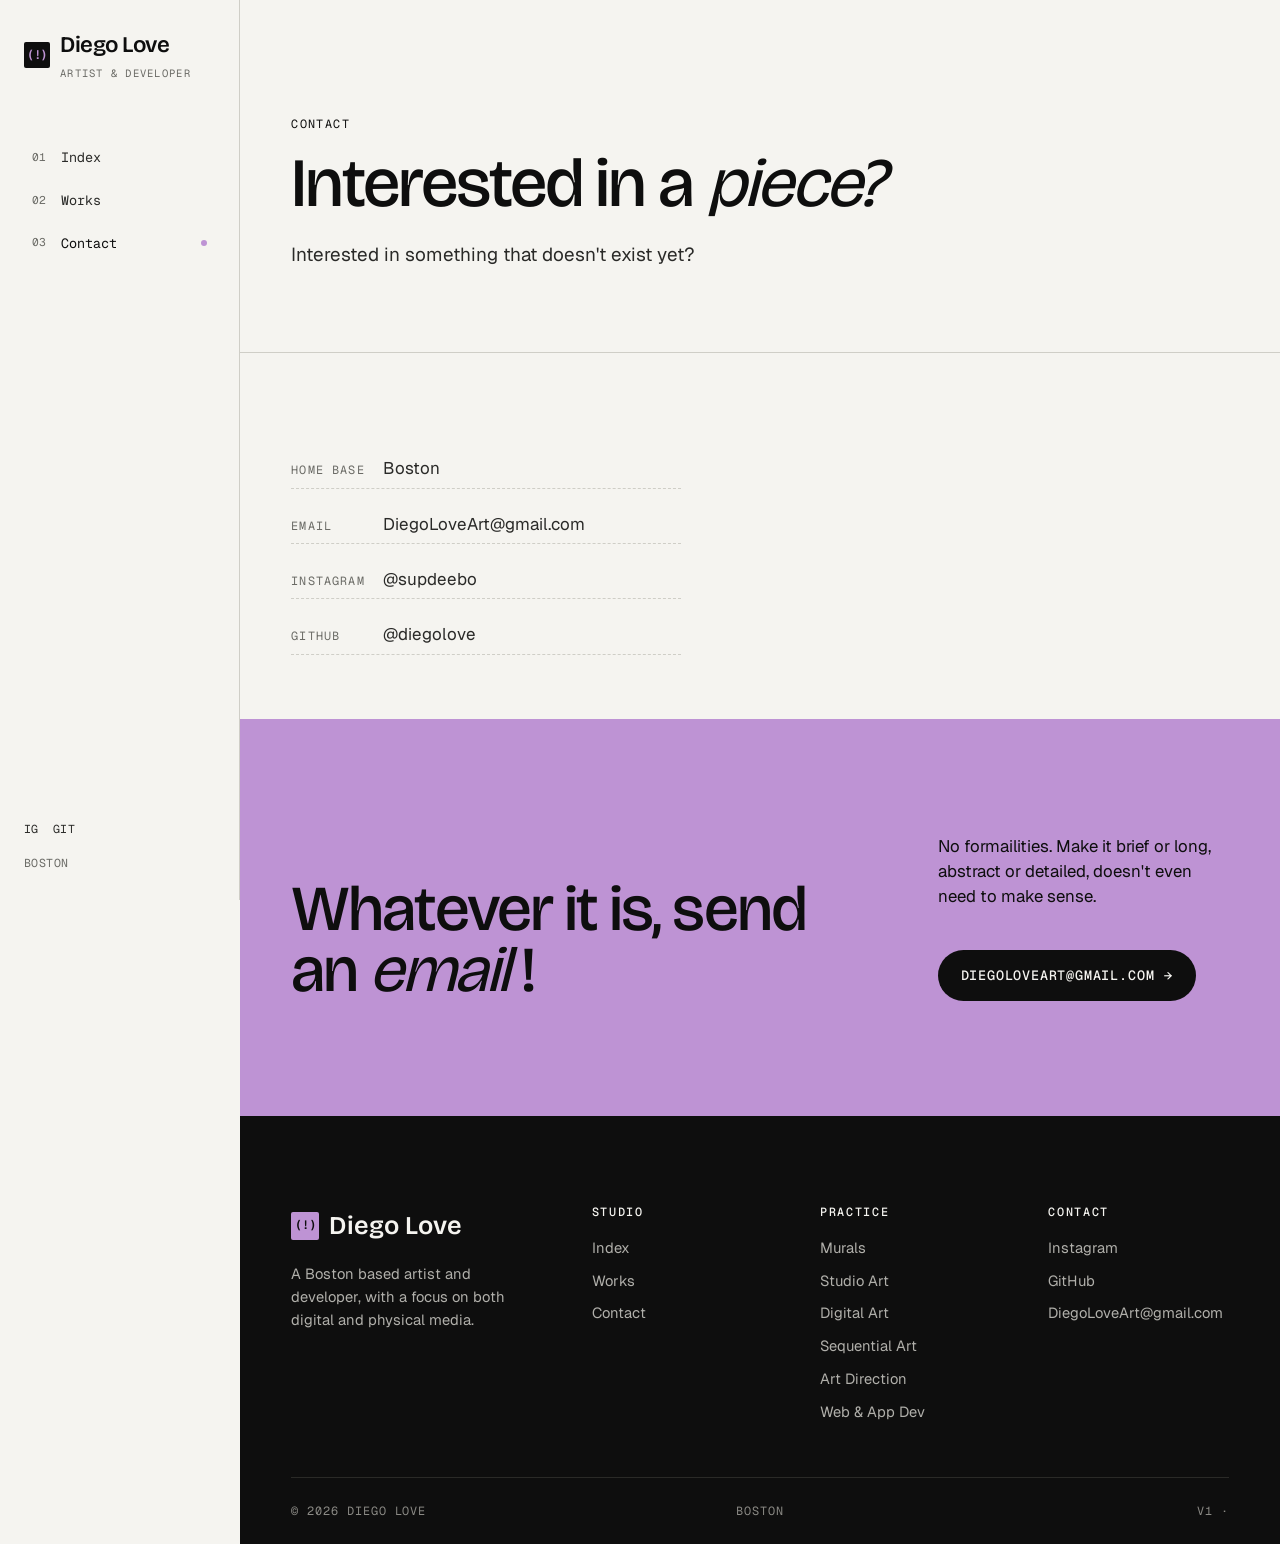
==== commit 4dedb94e: "Added more pictures, a home banner image, and removed some unnecessary text." ====
--- a/contact/index.html
+++ b/contact/index.html
@@ -8,6 +8,7 @@
   <meta name="description" content="Diego Love is a Boston based artist and developer, with a focus on on both digital and physical media." />
   <link rel="preconnect" href="https://fonts.googleapis.com" />
   <link rel="preconnect" href="https://fonts.gstatic.com" crossorigin />
+  <link rel="icon" href="../favicon.png" type="image/png" />
   <link rel="stylesheet" href="https://fonts.googleapis.com/css2?family=Bricolage+Grotesque:opsz,wght@12..96,300;12..96,400;12..96,500;12..96,600&family=Geist:wght@400;500;600&family=Geist+Mono:wght@400;500&display=swap" />
   <link rel="stylesheet" href="../assets/css/styles.css" />
 </head>
@@ -20,7 +21,7 @@
     <button class="mobile-close" aria-label="Close menu">Close ✕</button>
     <a href="../">Index</a>
     <a href="../works">Works</a>
-    <a href="./">Contact</a>
+    <a class="dot-periwinkle" href="./">Contact</a>
   </nav>
 
   <div class="shell">
@@ -38,7 +39,7 @@
       </nav>
       <div class="rail-foot">
         <!-- <div class="meta-row"><span>Spring '26</span><span>Issue 14</span></div> -->
-        <div class="meta-row"><span class="rail-status">Works In Progress</span></div>
+        <!-- <div class="meta-row"><span class="rail-status">Works In Progress</span></div> -->
         <div class="rail-socials">
           <a href="https://www.instagram.com/supdeebo" aria-label="Instagram" target="_blank">IG</a>
           <a href="https://github.com/diegolove" aria-label="GitHub" target="_blank">GIT</a>
--- a/assets/css/styles.css
+++ b/assets/css/styles.css
@@ -278,20 +278,20 @@
 /* ─── HERO ─── */
 .hero {
   min-height: calc(100vh - 0px);
-  padding: clamp(60px, 10vw, 140px) var(--pad-x) clamp(40px, 6vw, 80px);
+  padding: clamp(30px, 5vw, 60px) var(--pad-x) clamp(40px, 6vw, 80px);
   display: grid;
   grid-template-rows: auto 1fr auto;
   position: relative;
 }
 .hero-meta {
   display: grid; grid-template-columns: 1fr auto auto auto;
-  gap: 32px;
+  /*gap: 32px;*/
   font-family: var(--mono); font-size: 0.74rem;
   letter-spacing: 0.1em; text-transform: uppercase;
   color: var(--ink-dim);
   border-bottom: 1px solid var(--ink-line);
   padding-bottom: 18px;
-  margin-bottom: clamp(50px, 7vw, 100px);
+  margin-bottom: clamp(30px, 2vw, 40px);
 }
 .hero-meta .periwinkle-tag { background: var(--periwinkle); color: var(--ink); padding: 4px 10px; border-radius: var(--radius-pill); letter-spacing: 0.08em; }
 
@@ -668,6 +668,17 @@
 .contact-form textarea { min-height: 140px; resize: vertical; font-family: var(--sans); }
 .contact-form .submit-row { display: flex; align-items: center; justify-content: space-between; gap: 18px; flex-wrap: wrap; }
 .contact-form .small { font-family: var(--mono); font-size: 0.7rem; color: var(--ink-dim); letter-spacing: 0.06em; }
+
+.dot-periwinkle::after {
+  content: "";
+  display: inline-block;
+  width: 6px;
+  height: 6px;
+  margin-left: 8px;
+  background: var(--periwinkle);
+  border-radius: 50%;
+  vertical-align: middle;
+}
 
 /* ─── responsive ─── */
 @media (max-width: 1024px) {
